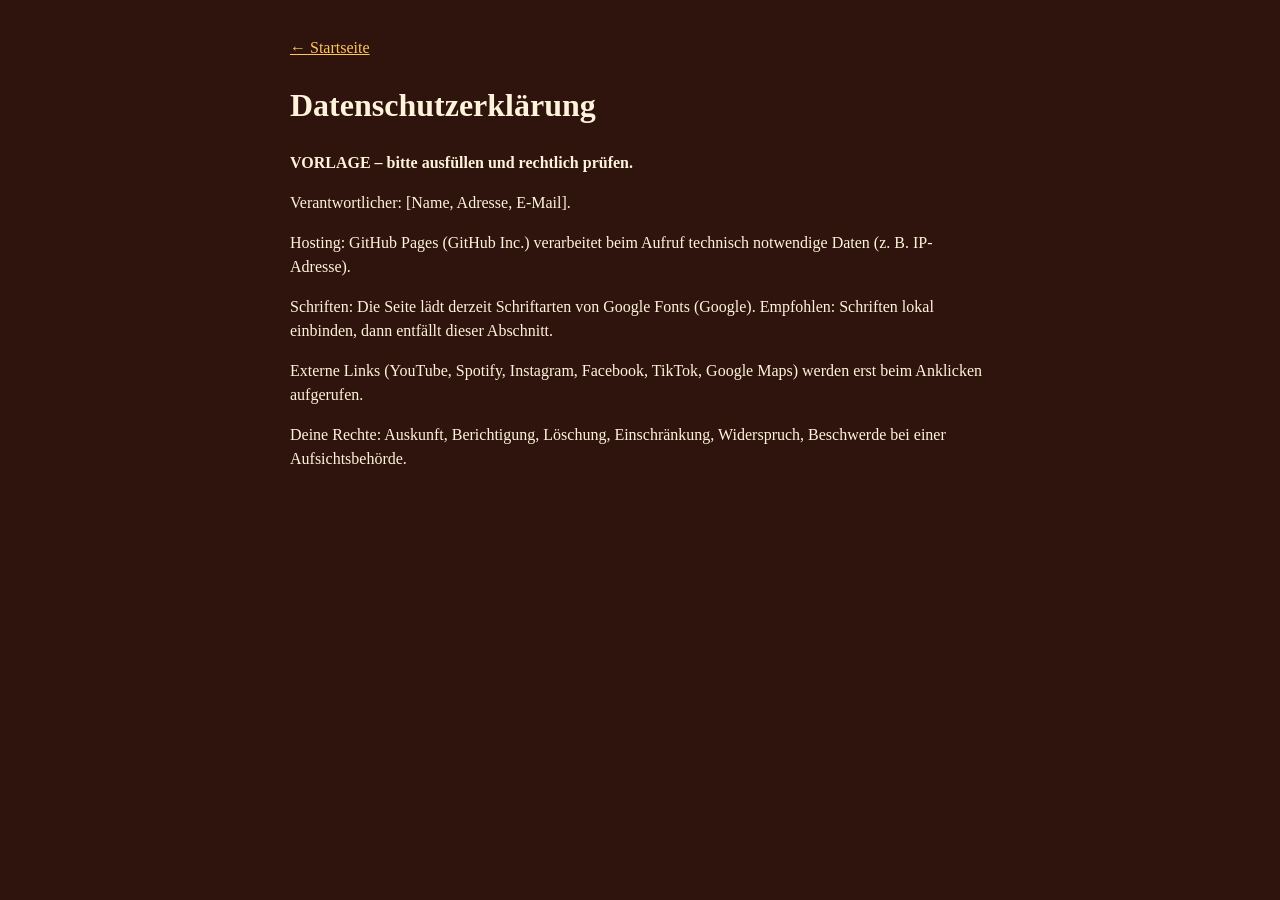
==== datenschutz.html @ aeec7abf "Add files via upload" ====
<!DOCTYPE html><html lang="de"><head><meta charset="utf-8"><meta name="viewport" content="width=device-width,initial-scale=1"><meta name="robots" content="noindex"><title>Datenschutzerklärung</title><style>body{font-family:Georgia,serif;max-width:700px;margin:0 auto;padding:20px;background:#2e140c;color:#fff3dc;line-height:1.5}a{color:#ffc65c}</style></head><body><p><a href="index.html">← Startseite</a></p><h1>Datenschutzerklärung</h1><p><b>VORLAGE – bitte ausfüllen und rechtlich prüfen.</b></p><p>Verantwortlicher: [Name, Adresse, E-Mail].</p><p>Hosting: GitHub Pages (GitHub Inc.) verarbeitet beim Aufruf technisch notwendige Daten (z. B. IP-Adresse).</p><p>Schriften: Die Seite lädt derzeit Schriftarten von Google Fonts (Google). Empfohlen: Schriften lokal einbinden, dann entfällt dieser Abschnitt.</p><p>Externe Links (YouTube, Spotify, Instagram, Facebook, TikTok, Google Maps) werden erst beim Anklicken aufgerufen.</p><p>Deine Rechte: Auskunft, Berichtigung, Löschung, Einschränkung, Widerspruch, Beschwerde bei einer Aufsichtsbehörde.</p></body></html>
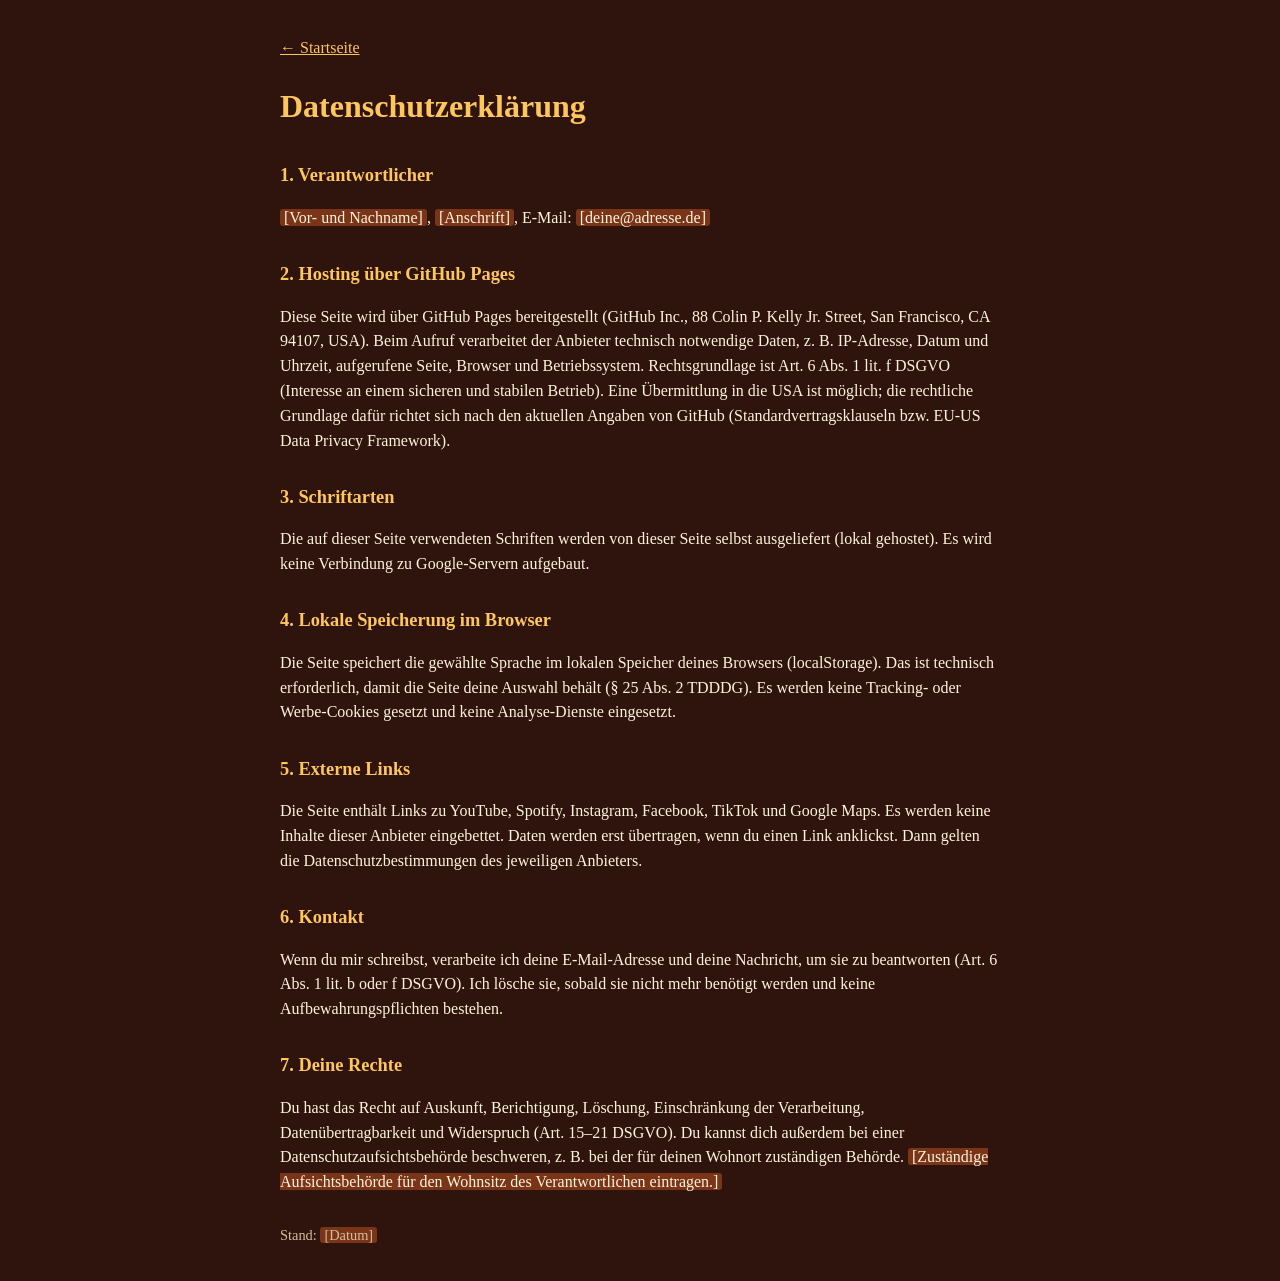
==== commit d06999b3: "Add files via upload" ====
--- a/datenschutz.html
+++ b/datenschutz.html
@@ -1 +1,8 @@
-<!DOCTYPE html><html lang="de"><head><meta charset="utf-8"><meta name="viewport" content="width=device-width,initial-scale=1"><meta name="robots" content="noindex"><title>Datenschutzerklärung</title><style>body{font-family:Georgia,serif;max-width:700px;margin:0 auto;padding:20px;background:#2e140c;color:#fff3dc;line-height:1.5}a{color:#ffc65c}</style></head><body><p><a href="index.html">← Startseite</a></p><h1>Datenschutzerklärung</h1><p><b>VORLAGE – bitte ausfüllen und rechtlich prüfen.</b></p><p>Verantwortlicher: [Name, Adresse, E-Mail].</p><p>Hosting: GitHub Pages (GitHub Inc.) verarbeitet beim Aufruf technisch notwendige Daten (z. B. IP-Adresse).</p><p>Schriften: Die Seite lädt derzeit Schriftarten von Google Fonts (Google). Empfohlen: Schriften lokal einbinden, dann entfällt dieser Abschnitt.</p><p>Externe Links (YouTube, Spotify, Instagram, Facebook, TikTok, Google Maps) werden erst beim Anklicken aufgerufen.</p><p>Deine Rechte: Auskunft, Berichtigung, Löschung, Einschränkung, Widerspruch, Beschwerde bei einer Aufsichtsbehörde.</p></body></html>+<!DOCTYPE html><html lang="de"><head><meta charset="utf-8"><meta name="viewport" content="width=device-width,initial-scale=1"><title>Datenschutzerklärung – Mit Mehran unterwegs</title><style>body{font-family:Georgia,serif;max-width:720px;margin:0 auto;padding:20px;background:#2e140c;color:#fff3dc;line-height:1.55}a{color:#ffc65c}h1,h2{color:#ffc65c}h2{font-size:1.15em;margin-top:1.6em}.ph{background:#7a3518;padding:0 4px;border-radius:3px}</style></head><body><p><a href="index.html">← Startseite</a></p><h1>Datenschutzerklärung</h1><h2>1. Verantwortlicher</h2><p><span class="ph">[Vor- und Nachname]</span>, <span class="ph">[Anschrift]</span>, E-Mail: <span class="ph">[deine@adresse.de]</span></p>
+<h2>2. Hosting über GitHub Pages</h2><p>Diese Seite wird über GitHub Pages bereitgestellt (GitHub Inc., 88 Colin P. Kelly Jr. Street, San Francisco, CA 94107, USA). Beim Aufruf verarbeitet der Anbieter technisch notwendige Daten, z. B. IP-Adresse, Datum und Uhrzeit, aufgerufene Seite, Browser und Betriebssystem. Rechtsgrundlage ist Art. 6 Abs. 1 lit. f DSGVO (Interesse an einem sicheren und stabilen Betrieb). Eine Übermittlung in die USA ist möglich; die rechtliche Grundlage dafür richtet sich nach den aktuellen Angaben von GitHub (Standardvertragsklauseln bzw. EU-US Data Privacy Framework).</p>
+<h2>3. Schriftarten</h2><p>Die auf dieser Seite verwendeten Schriften werden von dieser Seite selbst ausgeliefert (lokal gehostet). Es wird keine Verbindung zu Google-Servern aufgebaut.</p>
+<h2>4. Lokale Speicherung im Browser</h2><p>Die Seite speichert die gewählte Sprache im lokalen Speicher deines Browsers (localStorage). Das ist technisch erforderlich, damit die Seite deine Auswahl behält (§ 25 Abs. 2 TDDDG). Es werden keine Tracking- oder Werbe-Cookies gesetzt und keine Analyse-Dienste eingesetzt.</p>
+<h2>5. Externe Links</h2><p>Die Seite enthält Links zu YouTube, Spotify, Instagram, Facebook, TikTok und Google Maps. Es werden keine Inhalte dieser Anbieter eingebettet. Daten werden erst übertragen, wenn du einen Link anklickst. Dann gelten die Datenschutzbestimmungen des jeweiligen Anbieters.</p>
+<h2>6. Kontakt</h2><p>Wenn du mir schreibst, verarbeite ich deine E-Mail-Adresse und deine Nachricht, um sie zu beantworten (Art. 6 Abs. 1 lit. b oder f DSGVO). Ich lösche sie, sobald sie nicht mehr benötigt werden und keine Aufbewahrungspflichten bestehen.</p>
+<h2>7. Deine Rechte</h2><p>Du hast das Recht auf Auskunft, Berichtigung, Löschung, Einschränkung der Verarbeitung, Datenübertragbarkeit und Widerspruch (Art. 15–21 DSGVO). Du kannst dich außerdem bei einer Datenschutzaufsichtsbehörde beschweren, z. B. bei der für deinen Wohnort zuständigen Behörde. <span class="ph">[Zuständige Aufsichtsbehörde für den Wohnsitz des Verantwortlichen eintragen.]</span></p>
+<p style="color:#d6bd9b;font-size:.9em;margin-top:2em">Stand: <span class="ph">[Datum]</span></p></body></html>
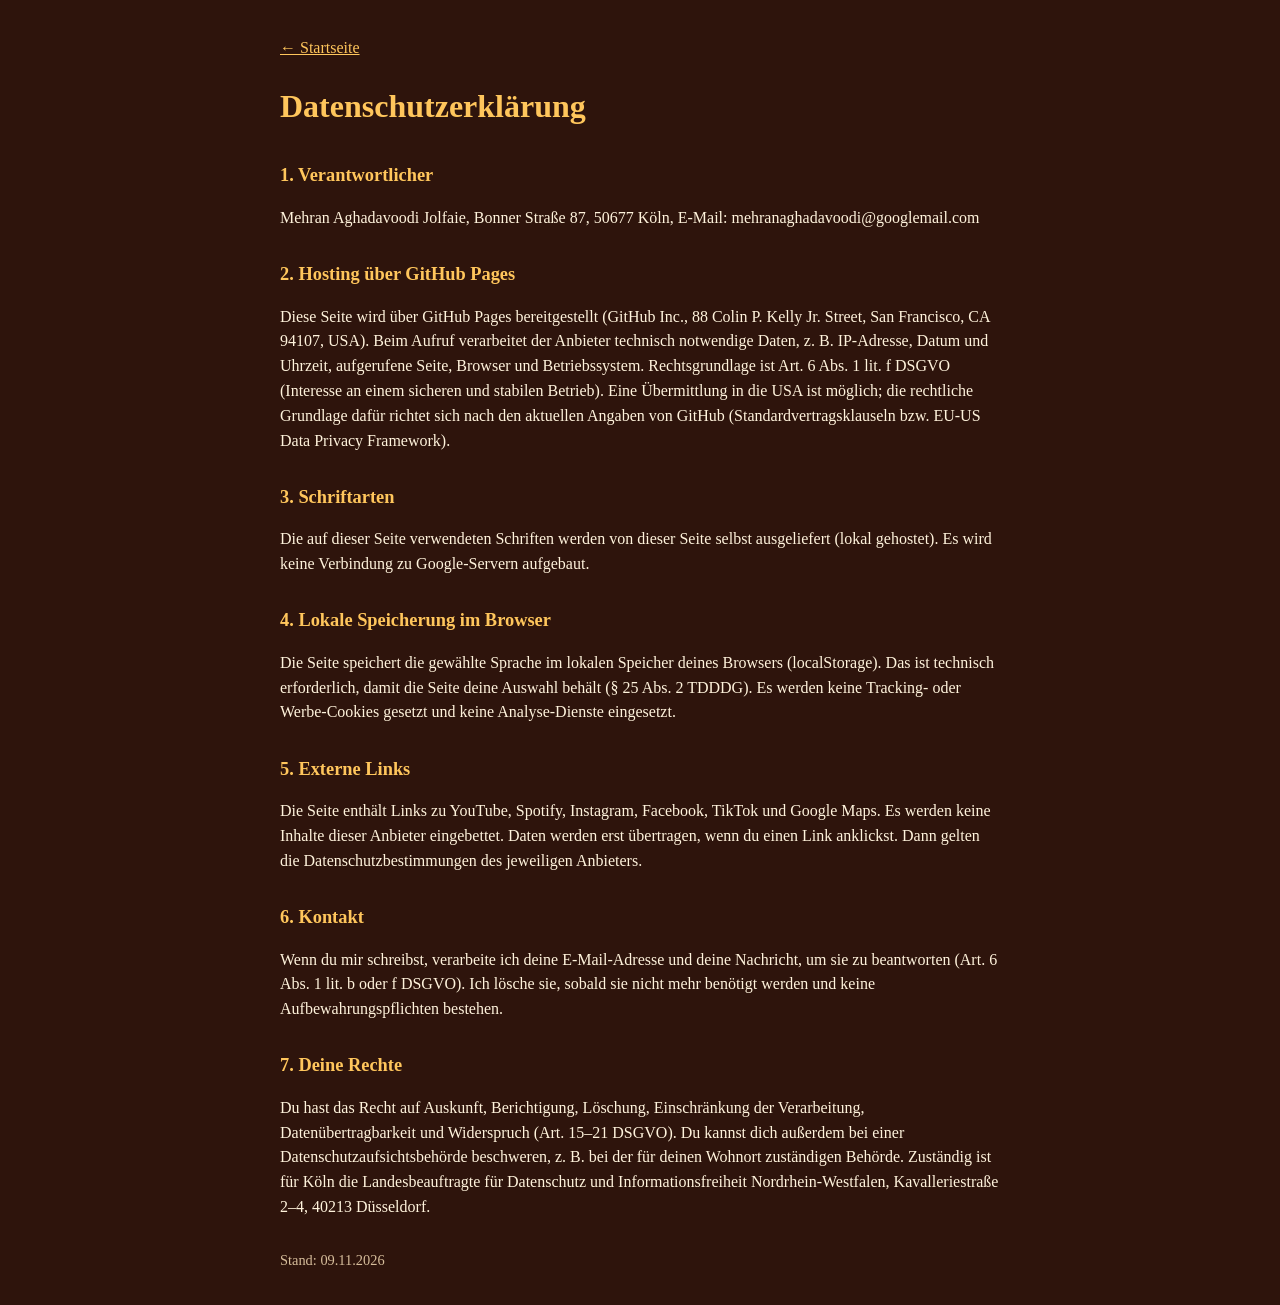
==== commit 46181227: "Add files via upload" ====
--- a/datenschutz.html
+++ b/datenschutz.html
@@ -1,8 +1,8 @@
-<!DOCTYPE html><html lang="de"><head><meta charset="utf-8"><meta name="viewport" content="width=device-width,initial-scale=1"><title>Datenschutzerklärung – Mit Mehran unterwegs</title><style>body{font-family:Georgia,serif;max-width:720px;margin:0 auto;padding:20px;background:#2e140c;color:#fff3dc;line-height:1.55}a{color:#ffc65c}h1,h2{color:#ffc65c}h2{font-size:1.15em;margin-top:1.6em}.ph{background:#7a3518;padding:0 4px;border-radius:3px}</style></head><body><p><a href="index.html">← Startseite</a></p><h1>Datenschutzerklärung</h1><h2>1. Verantwortlicher</h2><p><span class="ph">[Vor- und Nachname]</span>, <span class="ph">[Anschrift]</span>, E-Mail: <span class="ph">[deine@adresse.de]</span></p>
+<!DOCTYPE html><html lang="de"><head><meta charset="utf-8"><meta name="viewport" content="width=device-width,initial-scale=1"><title>Datenschutzerklärung – Mit Mehran unterwegs</title><style>body{font-family:Georgia,serif;max-width:720px;margin:0 auto;padding:20px;background:#2e140c;color:#fff3dc;line-height:1.55}a{color:#ffc65c}h1,h2{color:#ffc65c}h2{font-size:1.15em;margin-top:1.6em}.ph{background:#7a3518;padding:0 4px;border-radius:3px}</style></head><body><p><a href="index.html">← Startseite</a></p><h1>Datenschutzerklärung</h1><h2>1. Verantwortlicher</h2><p>Mehran Aghadavoodi Jolfaie, Bonner Straße 87, 50677 Köln, E-Mail: mehranaghadavoodi@googlemail.com</p>
 <h2>2. Hosting über GitHub Pages</h2><p>Diese Seite wird über GitHub Pages bereitgestellt (GitHub Inc., 88 Colin P. Kelly Jr. Street, San Francisco, CA 94107, USA). Beim Aufruf verarbeitet der Anbieter technisch notwendige Daten, z. B. IP-Adresse, Datum und Uhrzeit, aufgerufene Seite, Browser und Betriebssystem. Rechtsgrundlage ist Art. 6 Abs. 1 lit. f DSGVO (Interesse an einem sicheren und stabilen Betrieb). Eine Übermittlung in die USA ist möglich; die rechtliche Grundlage dafür richtet sich nach den aktuellen Angaben von GitHub (Standardvertragsklauseln bzw. EU-US Data Privacy Framework).</p>
 <h2>3. Schriftarten</h2><p>Die auf dieser Seite verwendeten Schriften werden von dieser Seite selbst ausgeliefert (lokal gehostet). Es wird keine Verbindung zu Google-Servern aufgebaut.</p>
 <h2>4. Lokale Speicherung im Browser</h2><p>Die Seite speichert die gewählte Sprache im lokalen Speicher deines Browsers (localStorage). Das ist technisch erforderlich, damit die Seite deine Auswahl behält (§ 25 Abs. 2 TDDDG). Es werden keine Tracking- oder Werbe-Cookies gesetzt und keine Analyse-Dienste eingesetzt.</p>
 <h2>5. Externe Links</h2><p>Die Seite enthält Links zu YouTube, Spotify, Instagram, Facebook, TikTok und Google Maps. Es werden keine Inhalte dieser Anbieter eingebettet. Daten werden erst übertragen, wenn du einen Link anklickst. Dann gelten die Datenschutzbestimmungen des jeweiligen Anbieters.</p>
 <h2>6. Kontakt</h2><p>Wenn du mir schreibst, verarbeite ich deine E-Mail-Adresse und deine Nachricht, um sie zu beantworten (Art. 6 Abs. 1 lit. b oder f DSGVO). Ich lösche sie, sobald sie nicht mehr benötigt werden und keine Aufbewahrungspflichten bestehen.</p>
-<h2>7. Deine Rechte</h2><p>Du hast das Recht auf Auskunft, Berichtigung, Löschung, Einschränkung der Verarbeitung, Datenübertragbarkeit und Widerspruch (Art. 15–21 DSGVO). Du kannst dich außerdem bei einer Datenschutzaufsichtsbehörde beschweren, z. B. bei der für deinen Wohnort zuständigen Behörde. <span class="ph">[Zuständige Aufsichtsbehörde für den Wohnsitz des Verantwortlichen eintragen.]</span></p>
-<p style="color:#d6bd9b;font-size:.9em;margin-top:2em">Stand: <span class="ph">[Datum]</span></p></body></html>+<h2>7. Deine Rechte</h2><p>Du hast das Recht auf Auskunft, Berichtigung, Löschung, Einschränkung der Verarbeitung, Datenübertragbarkeit und Widerspruch (Art. 15–21 DSGVO). Du kannst dich außerdem bei einer Datenschutzaufsichtsbehörde beschweren, z. B. bei der für deinen Wohnort zuständigen Behörde. Zuständig ist für Köln die Landesbeauftragte für Datenschutz und Informationsfreiheit Nordrhein-Westfalen, Kavalleriestraße 2–4, 40213 Düsseldorf.</p>
+<p style="color:#d6bd9b;font-size:.9em;margin-top:2em">Stand: 09.11.2026</p></body></html>
